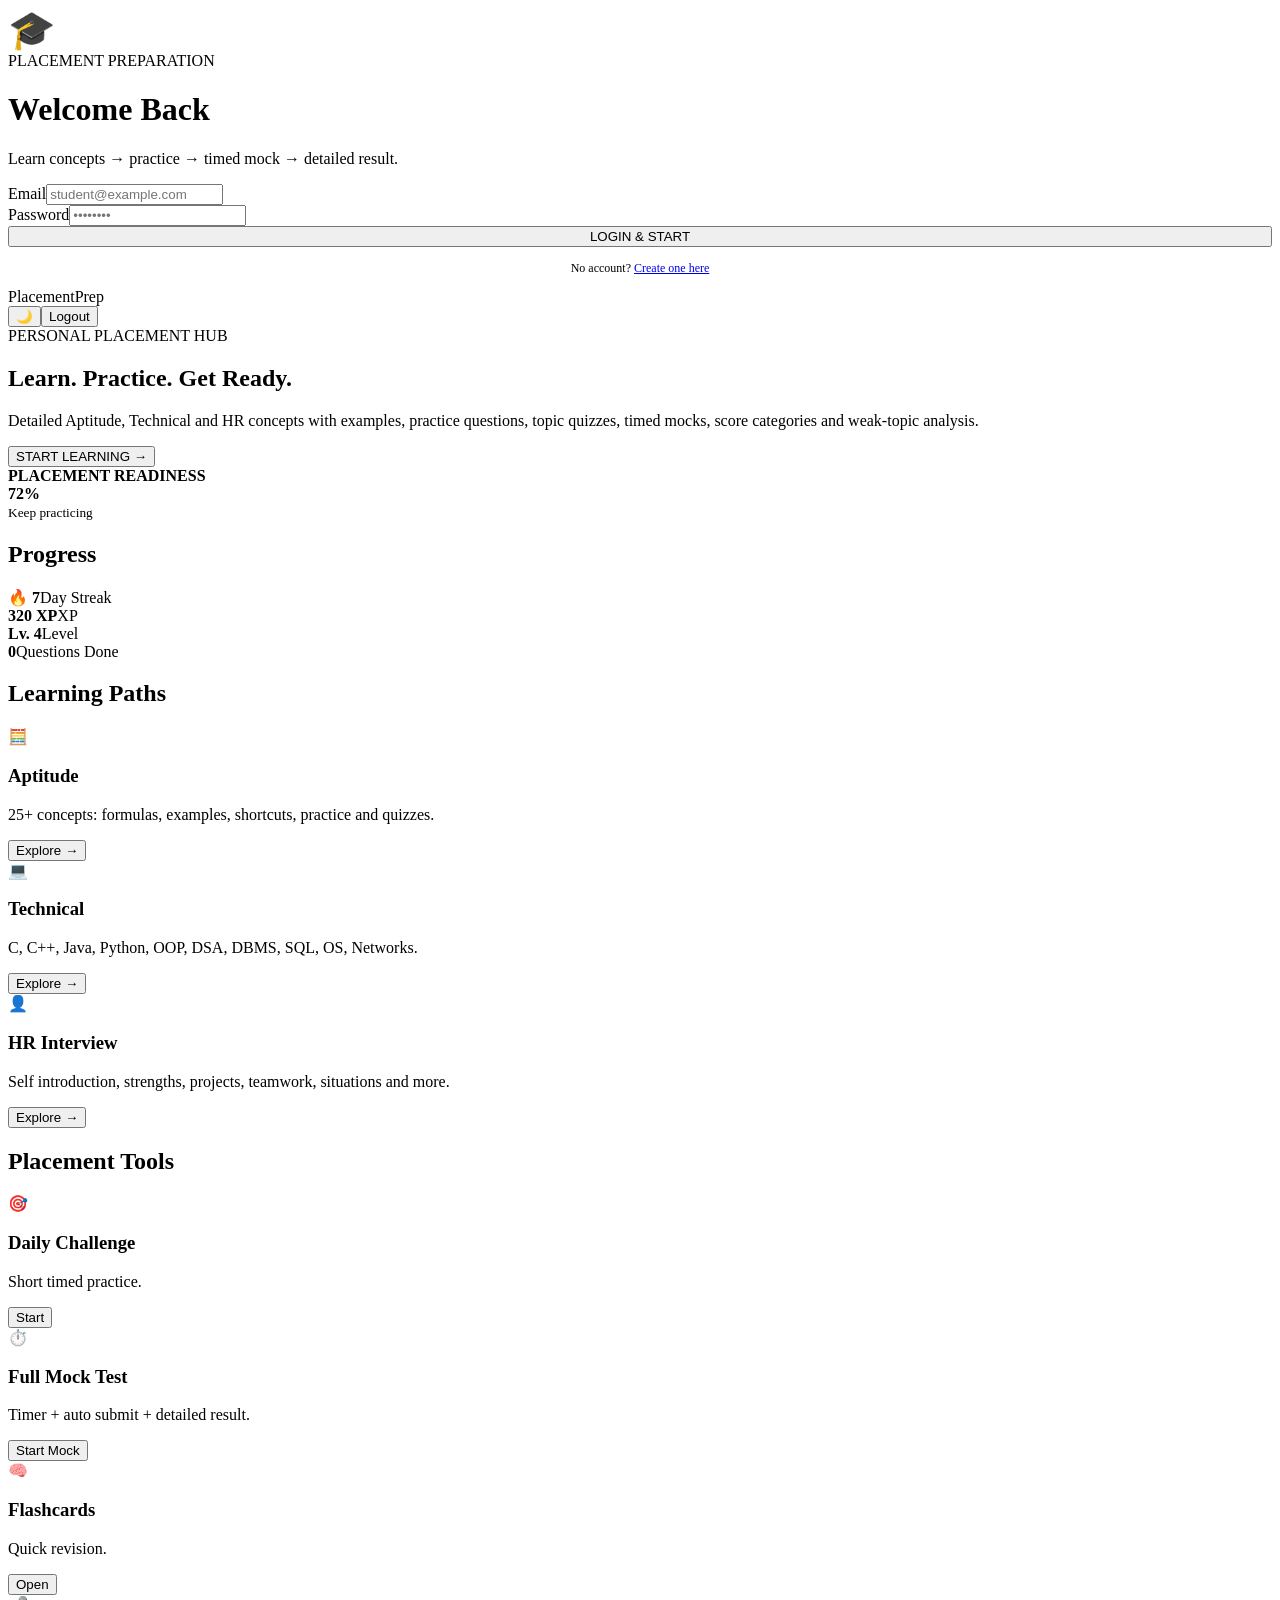
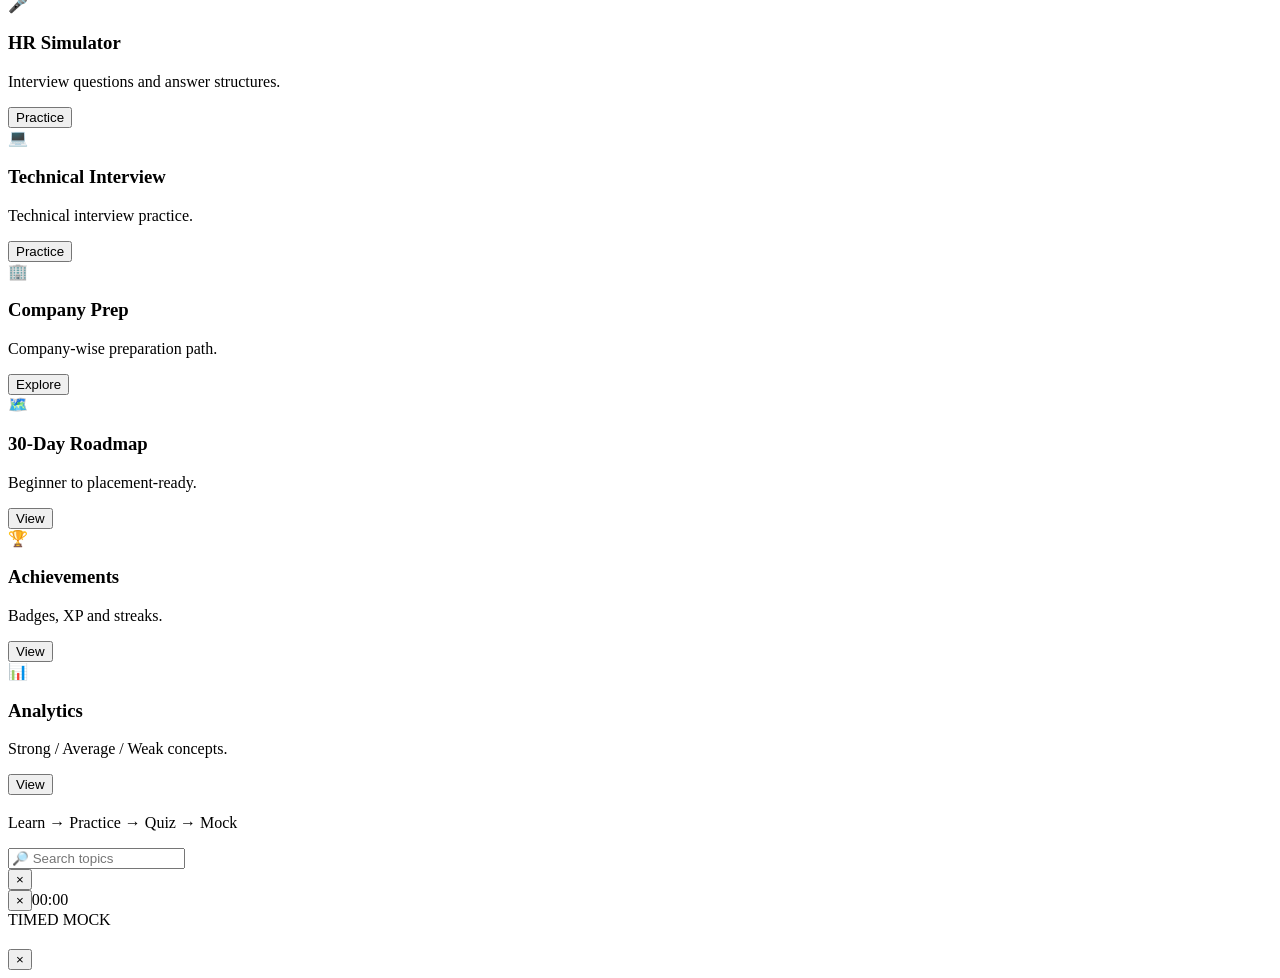
==== index.html @ 1d7b5753 "Initial commit" ====
<!DOCTYPE html>
<html lang="en">
<head>
<meta charset="UTF-8">
<meta name="viewport" content="width=device-width,initial-scale=1">
<title>PlacementPrep</title>
<link rel="stylesheet" href="../Frontend/style.css">
</head>
<body>
<div id="login"><div class="login"><div style="font-size:38px">🎓</div><div class="eyebrow">PLACEMENT PREPARATION</div><h1>Welcome Back</h1><p>Learn concepts → practice → timed mock → detailed result.</p><form onsubmit="return login(event)"><div class="field"><label>Email</label><input type="email" required placeholder="student@example.com"></div><div class="field"><label>Password</label><input type="password" minlength="4" required placeholder="••••••••"></div><button class="primary" style="width:100%">LOGIN & START</button></form><p style="text-align:center;font-size:12px;margin-top:14px">No account? <a href="register.html">Create one here</a></p></div></div>
<div id="app">
<header class="top"><div class="brand">Placement<span>Prep</span></div><div><button onclick="document.body.classList.toggle('dark')">🌙</button><button onclick="location.reload()">Logout</button></div></header>
<section class="hero"><div><div class="eyebrow">PERSONAL PLACEMENT HUB</div><h1>Learn. Practice. <span>Get Ready.</span></h1><p>Detailed Aptitude, Technical and HR concepts with examples, practice questions, topic quizzes, timed mocks, score categories and weak-topic analysis.</p><button class="primary" onclick="openCourse('Aptitude')">START LEARNING →</button></div><div class="readiness"><b>PLACEMENT READINESS</b><div class="ring"><b>72%</b></div><small>Keep practicing</small></div></section>
<section class="section"><h2>Progress</h2><div class="stats"><div class="stat"><b>🔥 7</b><span>Day Streak</span></div><div class="stat"><b>320 XP</b><span>XP</span></div><div class="stat"><b>Lv. 4</b><span>Level</span></div><div class="stat"><b id="done">0</b><span>Questions Done</span></div></div></section>
<section class="section"><h2>Learning Paths</h2><div class="grid">
<div class="card"><div class="icon">🧮</div><h3>Aptitude</h3><p>25+ concepts: formulas, examples, shortcuts, practice and quizzes.</p><button class="primary" onclick="openCourse('Aptitude')">Explore →</button></div>
<div class="card"><div class="icon">💻</div><h3>Technical</h3><p>C, C++, Java, Python, OOP, DSA, DBMS, SQL, OS, Networks.</p><button class="primary" onclick="openCourse('Technical')">Explore →</button></div>
<div class="card"><div class="icon">👤</div><h3>HR Interview</h3><p>Self introduction, strengths, projects, teamwork, situations and more.</p><button class="primary" onclick="openCourse('HR')">Explore →</button></div>
</div></section>
<section class="section"><h2>Placement Tools</h2><div class="grid">
<div class="card"><div class="icon">🎯</div><h3>Daily Challenge</h3><p>Short timed practice.</p><button class="primary" onclick="startMock('Aptitude',5,5)">Start</button></div>
<div class="card"><div class="icon">⏱️</div><h3>Full Mock Test</h3><p>Timer + auto submit + detailed result.</p><button class="primary" onclick="startMock('Mixed',20,20)">Start Mock</button></div>
<div class="card"><div class="icon">🧠</div><h3>Flashcards</h3><p>Quick revision.</p><button class="primary" onclick="flashcards()">Open</button></div>
<div class="card"><div class="icon">🎤</div><h3>HR Simulator</h3><p>Interview questions and answer structures.</p><button class="primary" onclick="hrSim()">Practice</button></div>
<div class="card"><div class="icon">💻</div><h3>Technical Interview</h3><p>Technical interview practice.</p><button class="primary" onclick="techSim()">Practice</button></div>
<div class="card"><div class="icon">🏢</div><h3>Company Prep</h3><p>Company-wise preparation path.</p><button class="primary" onclick="companies()">Explore</button></div>
<div class="card"><div class="icon">🗺️</div><h3>30-Day Roadmap</h3><p>Beginner to placement-ready.</p><button class="primary" onclick="roadmap()">View</button></div>
<div class="card"><div class="icon">🏆</div><h3>Achievements</h3><p>Badges, XP and streaks.</p><button class="primary" onclick="achievements()">View</button></div>
<div class="card"><div class="icon">📊</div><h3>Analytics</h3><p>Strong / Average / Weak concepts.</p><button class="primary" onclick="analytics()">View</button></div>
</div></section></div>

<div id="learn" class="overlay hidden"><div class="modal"><aside class="side"><h3 id="courseTitle"></h3><p>Learn → Practice → Quiz → Mock</p><input class="search" id="search" placeholder="🔎 Search topics" oninput="renderTopics()"><div id="topics"></div></aside><main class="main"><button class="close" onclick="closeBox('learn')">×</button><div id="learning"></div></main></div></div>
<div id="mock" class="overlay hidden"><div class="modal" style="display:block"><main class="main"><button class="close" onclick="closeBox('mock')">×</button><span class="timer" id="timer">00:00</span><div class="eyebrow">TIMED MOCK</div><h2 id="mockTitle"></h2><div class="progress"><i id="mp"></i></div><div id="mockArea"></div></main></div></div>
<div id="special" class="overlay hidden"><div class="modal" style="display:block"><main class="main"><button class="close" onclick="closeBox('special')">×</button><div id="specialBody"></div></main></div></div>

<script src="../Frontend/script.js"></script>
</body>
</html>
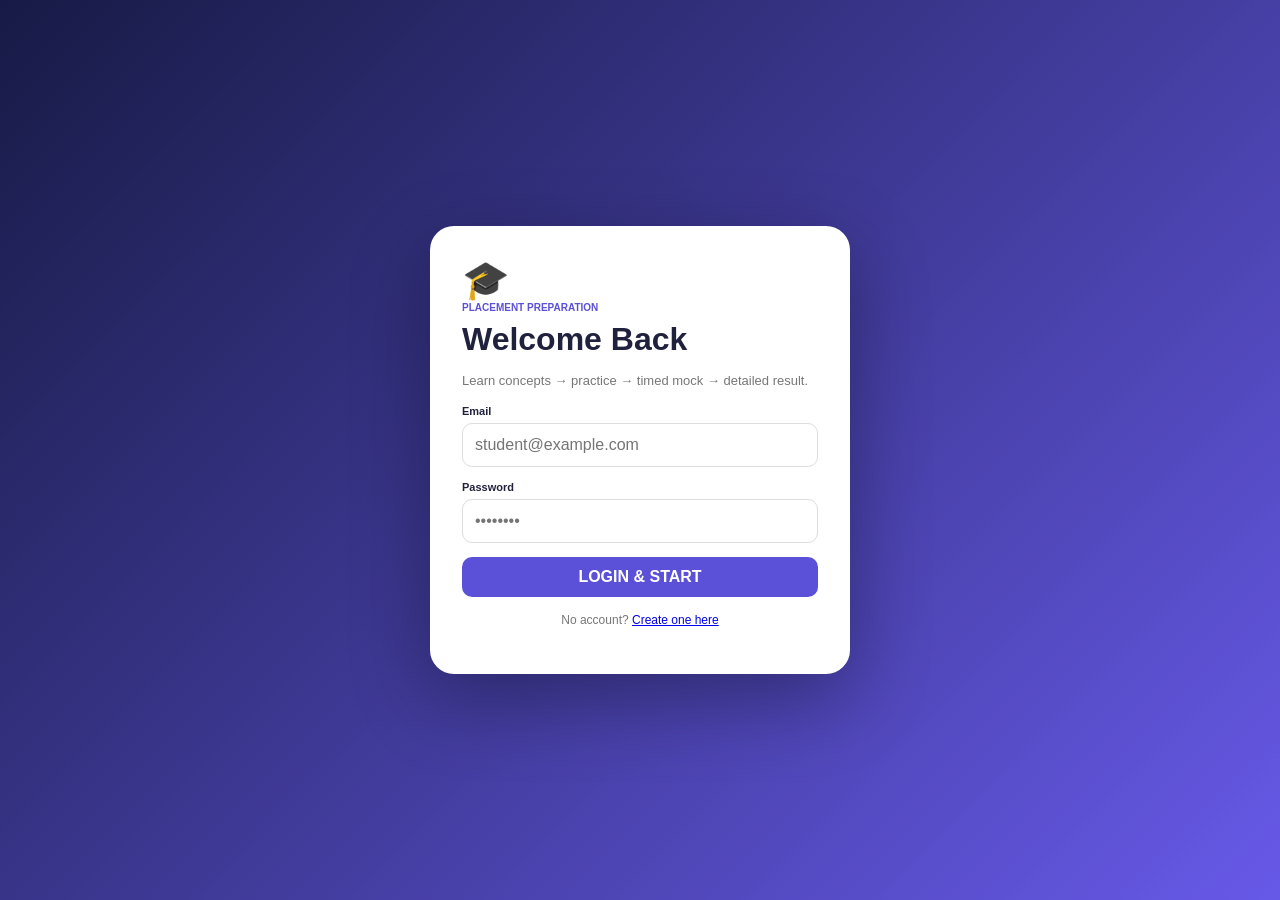
==== commit 127b9701: "Update index.html" ====
--- a/index.html
+++ b/index.html
@@ -4,7 +4,7 @@
 <meta charset="UTF-8">
 <meta name="viewport" content="width=device-width,initial-scale=1">
 <title>PlacementPrep</title>
-<link rel="stylesheet" href="../Frontend/style.css">
+<link rel="stylesheet" href="style.css">
 </head>
 <body>
 <div id="login"><div class="login"><div style="font-size:38px">🎓</div><div class="eyebrow">PLACEMENT PREPARATION</div><h1>Welcome Back</h1><p>Learn concepts → practice → timed mock → detailed result.</p><form onsubmit="return login(event)"><div class="field"><label>Email</label><input type="email" required placeholder="student@example.com"></div><div class="field"><label>Password</label><input type="password" minlength="4" required placeholder="••••••••"></div><button class="primary" style="width:100%">LOGIN & START</button></form><p style="text-align:center;font-size:12px;margin-top:14px">No account? <a href="register.html">Create one here</a></p></div></div>
@@ -33,6 +33,6 @@
 <div id="mock" class="overlay hidden"><div class="modal" style="display:block"><main class="main"><button class="close" onclick="closeBox('mock')">×</button><span class="timer" id="timer">00:00</span><div class="eyebrow">TIMED MOCK</div><h2 id="mockTitle"></h2><div class="progress"><i id="mp"></i></div><div id="mockArea"></div></main></div></div>
 <div id="special" class="overlay hidden"><div class="modal" style="display:block"><main class="main"><button class="close" onclick="closeBox('special')">×</button><div id="specialBody"></div></main></div></div>
 
-<script src="../Frontend/script.js"></script>
+<script src="script.js"></script>
 </body>
-</html>+</html>
--- a/style.css
+++ b/style.css
@@ -0,0 +1,8 @@
+*{box-sizing:border-box}body{margin:0;font-family:Arial,sans-serif;background:#f5f6fb;color:#20223d}button,input{font:inherit}button{cursor:pointer;border:0}.hidden{display:none!important}
+#login{position:fixed;inset:0;z-index:10;display:grid;place-items:center;background:linear-gradient(135deg,#171a45,#6759e8);padding:20px}.login{background:white;padding:32px;border-radius:24px;width:min(420px,100%);box-shadow:0 25px 80px #0005}.login h1{margin:8px 0}.login p{font-size:13px;color:#777;line-height:1.6}.field{margin:14px 0}.field label{display:block;font-size:11px;font-weight:bold;margin-bottom:6px}.field input{width:100%;padding:12px;border:1px solid #ddd;border-radius:10px}.primary{background:#5b50d8;color:#fff;padding:11px 15px;border-radius:10px;font-weight:bold}.ghost{background:#eeeef7;color:#40435c;padding:10px 13px;border-radius:10px;font-weight:bold}
+#app{display:none}.top{height:68px;background:#fff;border-bottom:1px solid #e5e6ef;display:flex;justify-content:space-between;align-items:center;padding:0 6%;position:sticky;top:0;z-index:4}.brand{font-size:20px;font-weight:900}.brand span{color:#5b50d8}.top button{margin-left:5px;padding:8px;border-radius:8px;background:#eeeef7}
+.hero{padding:48px 6%;display:flex;justify-content:space-between;align-items:center;gap:25px;background:linear-gradient(135deg,#eeeefe,#fff)}.hero h1{font-size:43px;margin:10px 0}.hero h1 span{color:#5b50d8}.hero p{max-width:700px;color:#6c6f82;line-height:1.7;font-size:13px}.readiness{background:white;padding:20px;border-radius:18px;text-align:center;box-shadow:0 12px 40px #25234b16}.ring{width:120px;height:120px;border-radius:50%;display:grid;place-items:center;margin:12px auto;background:conic-gradient(#5b50d8 72%,#e5e6ef 0)}.ring b{width:88px;height:88px;border-radius:50%;display:grid;place-items:center;background:white;font-size:24px}
+.section{padding:30px 6%}.section>h2{text-align:center}.grid{display:grid;grid-template-columns:repeat(3,1fr);gap:15px}.card,.stat{background:white;border:1px solid #e5e6ef;border-radius:16px;padding:19px;box-shadow:0 7px 24px #22224408}.card h3{margin:10px 0}.card p{font-size:11px;color:#707387;line-height:1.6}.icon{font-size:29px}.stats{display:grid;grid-template-columns:repeat(4,1fr);gap:12px}.stat b{font-size:22px;color:#5b50d8}.stat span{display:block;font-size:10px;color:#777;margin-top:5px}
+.overlay{position:fixed;inset:0;z-index:20;background:#0d1026cc;padding:14px}.modal{width:min(1150px,100%);height:96vh;margin:auto;background:#fff;border-radius:20px;overflow:hidden;display:grid;grid-template-columns:260px 1fr}.side{background:#171a45;color:#fff;padding:18px;overflow:auto}.side p{font-size:10px;color:#c5c7dd}.side button{width:100%;text-align:left;background:transparent;color:#ddd;padding:9px;border-radius:8px;font-size:10px}.side button.active,.side button:hover{background:#5b50d8}.side button{display:block;margin:3px 0}.main{padding:26px;overflow:auto;position:relative}.close{position:absolute;right:14px;top:12px;background:#eeeef7;padding:8px 12px;border-radius:8px}.eyebrow{font-size:10px;color:#5b50d8;font-weight:900}.lesson,.q{border:1px solid #e2e3ec;border-radius:14px;padding:18px;margin:13px 0}.lesson p,.lesson li{font-size:11px;color:#666a7c;line-height:1.75}.note{background:#f0efff;padding:12px;border-radius:10px;font-size:11px}.search{width:100%;padding:10px;border:1px solid #ddd;border-radius:9px;margin:10px 0}.option{display:block;width:100%;text-align:left;background:white;border:1px solid #ddd;padding:10px;border-radius:8px;margin:6px 0;font-size:10px}.option.correct{background:#e7faf1;border-color:#47b88b}.option.wrong{background:#ffecef;border-color:#d97488}.answer{display:none;background:#e7faf1;padding:9px;border-radius:8px;font-size:10px}.answer.show{display:block}.row{display:flex;justify-content:space-between;margin-top:18px}.timer{float:right;font-weight:bold;font-size:18px;color:#5b50d8}.progress,.bar{height:7px;background:#e6e7ee;border-radius:20px;overflow:hidden}.progress i,.bar i{display:block;height:100%;background:#5b50d8}.score{text-align:center;padding:20px}.scorecircle{width:125px;height:125px;border-radius:50%;display:grid;place-items:center;margin:10px auto;background:#5b50d8;color:white;font-size:28px;font-weight:bold}.resultgrid{display:grid;grid-template-columns:repeat(4,1fr);gap:10px}.result{background:#f3f3f9;padding:12px;border-radius:11px;text-align:center}.result b{display:block;font-size:18px}.tag{display:inline-block;background:#f0efff;color:#4a438f;padding:7px 9px;border-radius:20px;font-size:10px;margin:3px}.strong{color:#16865e}.avg{color:#a97500}.weak{color:#c33b54}
+@media(max-width:800px){.hero{flex-direction:column;align-items:flex-start}.grid{grid-template-columns:1fr 1fr}.stats,.resultgrid{grid-template-columns:1fr 1fr}.modal{grid-template-columns:1fr;grid-template-rows:auto 1fr}.side{display:block;max-height:42vh;overflow:auto;padding:14px}.side h3{margin:4px 0 6px}.side p{margin:4px 0 8px}.side button{font-size:11px;padding:10px}.main{min-height:0;padding:20px}}@media(max-width:500px){.grid,.stats,.resultgrid{grid-template-columns:1fr}.hero h1{font-size:34px}.overlay{padding:6px}.modal{height:98vh;border-radius:14px}.side{max-height:44vh}.main{padding:18px 14px}.side button{font-size:11px;padding:10px 9px}.search{margin:8px 0}}
+body.dark{background:#101225;color:#f5f6ff}body.dark .top,body.dark .card,body.dark .stat,body.dark .readiness,body.dark .modal,body.dark .lesson,body.dark .q,body.dark .login{background:#191d34;color:#f5f6ff;border-color:#303650}body.dark .option{background:#191d34;color:white}
